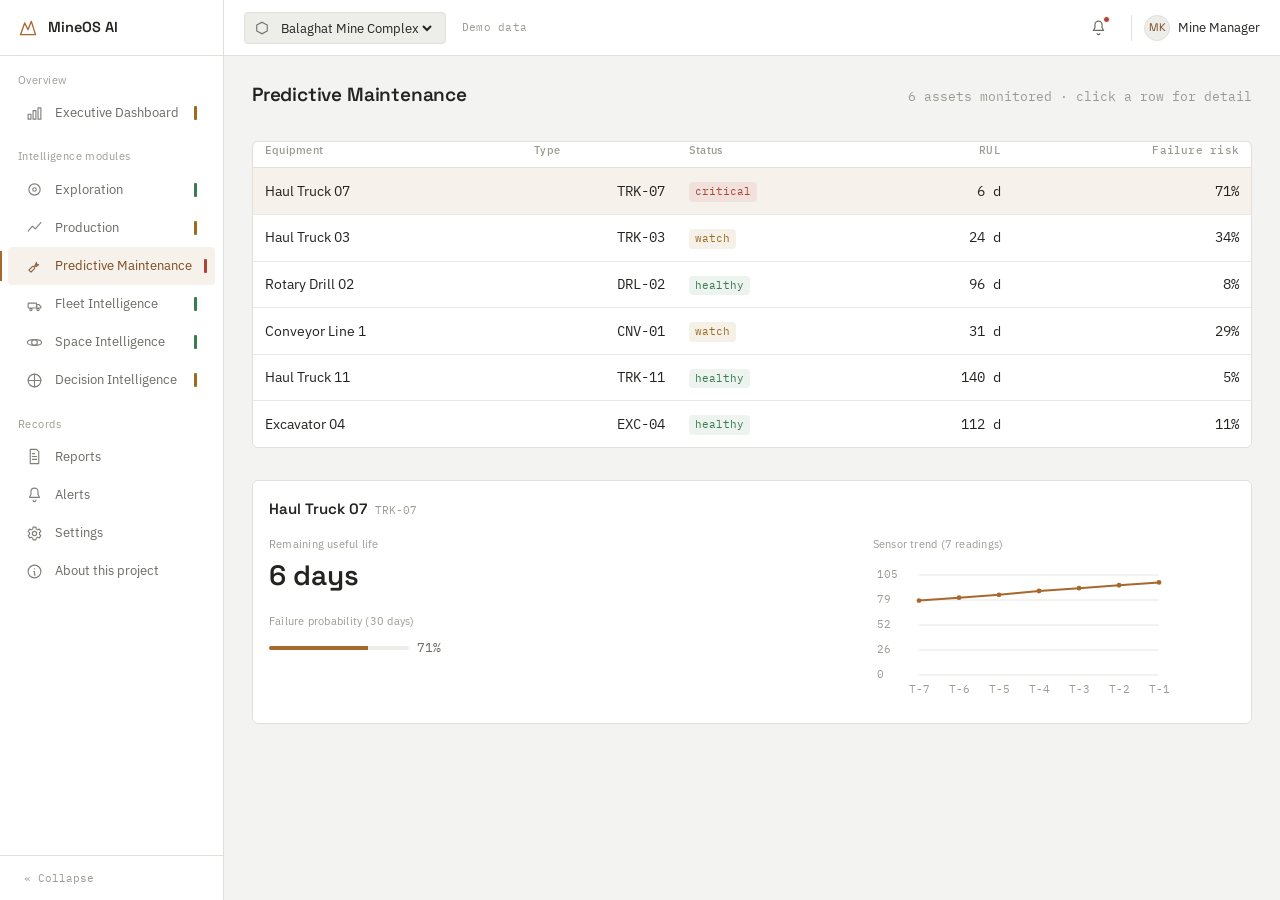
==== maintenance.html @ 304593d7 "Initial commit" ====
<!DOCTYPE html>
<html lang="en">
<head>
<meta charset="UTF-8" />
<meta name="viewport" content="width=device-width, initial-scale=1.0" />
<title>Predictive Maintenance — MineOS AI</title>
<link rel="stylesheet" href="css/base.css" />
<link rel="stylesheet" href="css/layout.css" />
<link rel="stylesheet" href="css/components.css" />
</head>
<body>
<div class="shell">
  <aside class="sidebar" id="app-shell-sidebar"></aside>
  <header class="topbar" id="app-shell-topbar"></header>

  <main class="main">
    <div class="page-header">
      <h1>Predictive Maintenance</h1>
      <div class="page-header__meta">6 assets monitored · click a row for detail</div>
    </div>

    <div class="panel panel--flush">
      <table class="data-table">
        <thead>
          <tr>
            <th>Equipment</th>
            <th>Type</th>
            <th>Status</th>
            <th class="num">RUL</th>
            <th class="num">Failure risk</th>
          </tr>
        </thead>
        <tbody id="equipment-rows"></tbody>
      </table>
    </div>

    <div class="panel" id="detail-panel" style="display:none;">
      <div class="section-title" id="detail-title"></div>
      <div class="grid grid--2col">
        <div>
          <div class="label" style="margin-bottom:var(--space-2);">Remaining useful life</div>
          <div class="metric__value" id="detail-rul" style="margin-bottom:var(--space-5);"></div>
          <div class="label" style="margin-bottom:var(--space-2);">Failure probability (30 days)</div>
          <div class="confidence"><div class="confidence__track" style="width:140px;" id="detail-fail-track"></div><div class="confidence__val" id="detail-fail-val"></div></div>
        </div>
        <div>
          <div class="label" style="margin-bottom:var(--space-2);">Sensor trend (7 readings)</div>
          <canvas id="detail-chart" height="140"></canvas>
        </div>
      </div>
    </div>
  </main>
</div>

<script src="js/data/mock/maintenance.js"></script>
<script src="js/services/api.js"></script>
<script src="js/components/chartPanel.js"></script>
<script src="js/nav.js"></script>
<script src="js/pages/maintenance.js"></script>
</body>
</html>
---- css/base.css ----
/* ==========================================================================
   MineOS AI — base.css

   Design language: a mine site's control room, not a startup landing page.
   Flat surfaces, hairline rule lines, one accent colour used only where it
   means something (action, alert, live status). Hierarchy comes from type
   and spacing first; borders and shadows are the exception, not the default.
   ========================================================================== */

@import url('https://fonts.googleapis.com/css2?family=Space+Grotesk:wght@500;600&family=IBM+Plex+Sans:wght@400;500;600&family=IBM+Plex+Mono:wght@400;500&display=swap');

:root {
  /* --- Color system: bg / surface / text / muted / border / accent --- */
  --bg: #F3F3F1;          /* page background */
  --surface: #FFFFFF;     /* card / panel surface */
  --surface-2: #EDEDEA;   /* recessed / hover surface */
  --border: #E0DFDA;      /* hairline dividers */
  --border-soft: #E9E8E4; /* lighter rule, e.g. between rows inside a panel */
  --border-strong: #C9C8C1;

  --text: #232320;        /* primary text — warm near-black, not pure black */
  --text-muted: #6B6A63;  /* secondary text */
  --text-faint: #9B9A92;  /* tertiary / disabled */

  --accent: #A8672B;      /* the one accent — raw manganese ore, used deliberately */
  --accent-ink: #7A4B1F;  /* accent at text-weight contrast on light surfaces */
  --accent-dim: #D8C2A6;  /* accent border at low emphasis */
  --accent-wash: rgba(168, 103, 43, 0.09);

  --good: #3C7A50;
  --good-wash: rgba(60, 122, 80, 0.09);
  --watch: #9C6C1E;
  --watch-wash: rgba(156, 108, 30, 0.10);
  --critical: #AE4438;
  --critical-wash: rgba(174, 68, 56, 0.09);
  --info: #3D6E8F;
  --info-wash: rgba(61, 110, 143, 0.09);

  /* Shadows are reserved for things that actually float above content:
     the modal overlay, an open dropdown, a tooltip. Not for ordinary cards. */
  --shadow-elevated: 0 6px 20px rgba(30, 28, 22, 0.12), 0 1px 2px rgba(30, 28, 22, 0.06);

  /* --- Type: 5 sizes, 3 weights. Resist adding more. --- */
  --font-display: 'Space Grotesk', 'Arial Narrow', sans-serif;
  --font-body: 'IBM Plex Sans', -apple-system, BlinkMacSystemFont, sans-serif;
  --font-mono: 'IBM Plex Mono', 'Courier New', monospace;

  --text-xs: 11px;    /* micro labels, mono readouts */
  --text-sm: 12.5px;  /* secondary UI text */
  --text-base: 13.5px;/* body default */
  --text-md: 15px;    /* section titles, emphasis */
  --text-lg: 19px;    /* page headings */
  --text-xl: 28px;    /* the one "hero number" size, used sparingly */

  /* --- Spacing scale — used for margins/gaps instead of one-off values --- */
  --space-1: 4px;
  --space-2: 8px;
  --space-3: 12px;
  --space-4: 16px;
  --space-5: 24px;
  --space-6: 32px;
  --space-7: 44px;

  /* --- Layout --- */
  --topbar-h: 56px;
  --sidebar-w: 224px;
  --sidebar-w-collapsed: 60px;
  --radius: 6px;       /* panels, cards — a corner, not a pill */
  --radius-sm: 4px;    /* buttons, inputs, small chips */
  --ease: 160ms ease;
}

* { box-sizing: border-box; }
html { -webkit-text-size-adjust: 100%; }

body {
  margin: 0;
  background: var(--bg);
  color: var(--text);
  font-family: var(--font-body);
  font-size: var(--text-base);
  line-height: 1.55;
  -webkit-font-smoothing: antialiased;
}

h1, h2, h3, h4 {
  font-family: var(--font-display);
  font-weight: 600;
  margin: 0;
  color: var(--text);
  letter-spacing: -0.01em;
}

p { margin: 0 0 0.75em; color: var(--text-muted); max-width: 62ch; }
p:last-child { margin-bottom: 0; }

a { color: inherit; text-decoration: none; }
button { font-family: inherit; cursor: pointer; }
table { border-collapse: collapse; width: 100%; }

::selection { background: var(--accent-wash); color: var(--text); }

:focus-visible {
  outline: 2px solid var(--accent);
  outline-offset: 2px;
}

/* Numeric / instrument-readout text */
.num {
  font-family: var(--font-mono);
  font-variant-numeric: tabular-nums;
}

.label {
  font-size: var(--text-xs);
  color: var(--text-faint);
  letter-spacing: 0.02em;
}

.section-title {
  font-family: var(--font-display);
  font-size: var(--text-md);
  font-weight: 600;
  color: var(--text);
  display: flex;
  align-items: baseline;
  gap: var(--space-2);
  margin-bottom: var(--space-4);
}

.section-title .count {
  font-family: var(--font-mono);
  font-size: var(--text-xs);
  color: var(--text-faint);
  font-weight: 400;
}

.visually-hidden {
  position: absolute;
  width: 1px; height: 1px;
  overflow: hidden;
  clip: rect(0 0 0 0);
}

@media (prefers-reduced-motion: reduce) {
  * { animation-duration: 0.001ms !important; transition-duration: 0.001ms !important; }
}

::-webkit-scrollbar { width: 9px; height: 9px; }
::-webkit-scrollbar-track { background: transparent; }
::-webkit-scrollbar-thumb { background: var(--border-strong); border-radius: 5px; }
::-webkit-scrollbar-thumb:hover { background: var(--text-faint); }
---- css/layout.css ----
/* ==========================================================================
   MineOS AI — layout.css
   Topbar + sidebar shell shared by every authenticated page.
   ========================================================================== */

.shell {
  display: grid;
  grid-template-columns: var(--sidebar-w) 1fr;
  grid-template-rows: var(--topbar-h) 1fr;
  grid-template-areas:
    "sidebar topbar"
    "sidebar main";
  min-height: 100vh;
}

.shell.is-collapsed {
  grid-template-columns: var(--sidebar-w-collapsed) 1fr;
}

/* ---------- Topbar ---------- */
.topbar {
  grid-area: topbar;
  display: flex;
  align-items: center;
  gap: 16px;
  padding: 0 20px;
  background: var(--surface);
  border-bottom: 1px solid var(--border);
  position: sticky;
  top: 0;
  z-index: 20;
}

.topbar__site-select {
  display: flex;
  align-items: center;
  gap: 8px;
  padding: 6px 10px;
  background: var(--surface-2);
  border: 1px solid var(--border);
  border-radius: var(--radius-sm);
  font-size: 12.5px;
  color: var(--text-muted);
}
.topbar__site-select select {
  background: transparent;
  border: none;
  color: var(--text);
  font-family: var(--font-body);
  font-size: 12.5px;
}

.topbar__spacer { flex: 1; }

.topbar__demo-flag {
  font-size: var(--text-xs);
  font-family: var(--font-mono);
  color: var(--text-faint);
  letter-spacing: 0.02em;
}

.topbar__icon-btn {
  position: relative;
  width: 34px; height: 34px;
  display: grid;
  place-items: center;
  background: transparent;
  border: 1px solid transparent;
  border-radius: var(--radius-sm);
  color: var(--text-muted);
  transition: background var(--ease), border-color var(--ease), color var(--ease);
}
.topbar__icon-btn.topbar__menu-btn { display: none; }
.topbar__icon-btn:hover { background: var(--surface-2); border-color: var(--border); color: var(--text); }

.topbar__badge {
  position: absolute;
  top: 4px; right: 4px;
  width: 7px; height: 7px;
  border-radius: 50%;
  background: var(--critical);
  border: 1.5px solid var(--surface);
}

.topbar__user {
  display: flex;
  align-items: center;
  gap: 8px;
  padding-left: 12px;
  border-left: 1px solid var(--border);
  font-size: 12.5px;
}
.topbar__avatar {
  width: 26px; height: 26px;
  border-radius: 50%;
  background: var(--surface-2);
  border: 1px solid var(--border);
  display: grid;
  place-items: center;
  font-family: var(--font-display);
  font-size: 11px;
  color: var(--accent-ink);
}

/* ---------- Sidebar ---------- */
.sidebar {
  grid-area: sidebar;
  background: var(--surface);
  border-right: 1px solid var(--border);
  display: flex;
  flex-direction: column;
  position: sticky;
  top: 0;
  height: 100vh;
  overflow-y: auto;
}

.sidebar__brand {
  height: var(--topbar-h);
  display: flex;
  align-items: center;
  gap: 10px;
  padding: 0 18px;
  border-bottom: 1px solid var(--border);
  flex-shrink: 0;
}
.sidebar__brand-mark {
  width: 20px; height: 20px;
  flex-shrink: 0;
}
.sidebar__brand-name {
  font-family: var(--font-display);
  font-weight: 600;
  font-size: 14.5px;
  color: var(--text);
  white-space: nowrap;
  overflow: hidden;
}
.shell.is-collapsed .sidebar__brand-name,
.shell.is-collapsed .nav-link__label,
.shell.is-collapsed .nav-group__label {
  display: none;
}

.nav-group__label {
  font-size: 10.5px;
  color: var(--text-faint);
  letter-spacing: 0.04em;
  padding: 16px 18px 6px;
}

.nav-link {
  display: flex;
  align-items: center;
  gap: 12px;
  padding: 9px 18px;
  margin: 0 8px;
  border-radius: var(--radius-sm);
  color: var(--text-muted);
  font-size: 13px;
  position: relative;
  white-space: nowrap;
}
.nav-link svg { flex-shrink: 0; width: 17px; height: 17px; opacity: 0.85; }
.nav-link:hover { background: var(--surface-2); color: var(--text); }
.nav-link.is-active {
  background: var(--accent-wash);
  color: var(--accent-ink);
}
.nav-link.is-active::before {
  content: "";
  position: absolute;
  left: -8px; top: 4px; bottom: 4px;
  width: 2px;
  background: var(--accent);
}

/* the "core-sample" status rail: a thin strip of ticks reflecting each
   module's live status colour, unique ambient detail for a mining product */
.nav-link__tick {
  width: 3px; height: 14px;
  border-radius: 1px;
  background: var(--border);
  margin-left: auto;
  flex-shrink: 0;
}
.nav-link__tick[data-status="good"] { background: var(--good); }
.nav-link__tick[data-status="watch"] { background: var(--watch); }
.nav-link__tick[data-status="critical"] { background: var(--critical); }

.sidebar__footer {
  margin-top: auto;
  padding: 14px 18px;
  border-top: 1px solid var(--border);
  font-size: 11px;
  color: var(--text-faint);
  font-family: var(--font-mono);
}

.sidebar__collapse-btn {
  background: none;
  border: none;
  color: var(--text-faint);
  display: flex;
  align-items: center;
  gap: 6px;
  font-size: 11px;
  font-family: var(--font-mono);
}
.sidebar__collapse-btn:hover { color: var(--text); }

/* ---------- Main content ---------- */
.main {
  grid-area: main;
  padding: 24px 28px 60px;
  max-width: 1400px;
}

.page-header {
  display: flex;
  align-items: baseline;
  justify-content: space-between;
  flex-wrap: wrap;
  gap: var(--space-3);
}
.page-header h1 { font-size: var(--text-lg); }
.page-header__meta {
  font-size: var(--text-sm);
  color: var(--text-faint);
  font-family: var(--font-mono);
}

.grid {
  display: grid;
  gap: var(--space-5);
}
.grid--2col { grid-template-columns: 1.6fr 1fr; }

/* Vertical rhythm: consistent spacing between top-level blocks in .main,
   set once here rather than as one-off margin-top styles per page. */
.main > * + * { margin-top: var(--space-6); }

@media (max-width: 1100px) {
  .grid--2col { grid-template-columns: 1fr; }
}

@media (max-width: 860px) {
  .topbar__icon-btn.topbar__menu-btn { display: grid; }
  .shell { grid-template-columns: 1fr; grid-template-areas: "topbar" "main"; }
  .sidebar { position: fixed; left: 0; top: 0; z-index: 30; height: 100vh; transform: translateX(-100%); transition: transform 200ms ease; }
  .sidebar.is-open { transform: translateX(0); }
  .main { padding: 18px 16px 40px; }
}

.sidebar-scrim {
  display: none;
  position: fixed; inset: 0;
  background: rgba(20, 18, 14, 0.35);
  z-index: 25;
}
.sidebar-scrim.is-visible { display: block; }
---- css/components.css ----
/* ==========================================================================
   MineOS AI — components.css
   Borders do most of the separating; shadows are reserved for things that
   truly float (modal, tooltip). Radius is a small corner, not a pill.
   ========================================================================== */

/* ---------- Panel (generic container) ---------- */
.panel {
  background: var(--surface);
  border: 1px solid var(--border);
  border-radius: var(--radius);
  padding: var(--space-4);
}
.panel--flush { padding: 0; overflow: hidden; }

/* ---------- Metrics row (dashboard/report KPIs) ----------
   A single bordered row divided into columns, not four repeated card
   boxes — the same information, one container. */
.metrics-row {
  display: grid;
  grid-template-columns: repeat(4, 1fr);
  background: var(--surface);
  border: 1px solid var(--border);
  border-radius: var(--radius);
}
.metric {
  padding: var(--space-4) var(--space-5);
  border-left: 1px solid var(--border);
}
.metric:first-child { border-left: none; }

.metric__label {
  font-size: var(--text-sm);
  color: var(--text-muted);
  margin-bottom: var(--space-2);
}
.metric__value {
  font-family: var(--font-display);
  font-size: var(--text-xl);
  font-weight: 600;
  color: var(--text);
  line-height: 1;
  display: flex;
  align-items: baseline;
  gap: 4px;
}
.metric__value .unit { font-size: var(--text-md); color: var(--text-faint); font-weight: 500; }

.metric__delta {
  margin-top: var(--space-2);
  font-size: var(--text-sm);
  font-family: var(--font-mono);
  display: flex;
  align-items: center;
  gap: 5px;
  color: var(--text-faint);
}
.metric__delta[data-trend="up"] { color: var(--good); }
.metric__delta[data-trend="down"] { color: var(--critical); }

@media (max-width: 1100px) {
  .metrics-row { grid-template-columns: repeat(2, 1fr); }
  .metric:nth-child(3) { border-left: none; }
}
@media (max-width: 640px) {
  .metrics-row { grid-template-columns: 1fr; }
  .metric { border-left: none; border-top: 1px solid var(--border); }
  .metric:first-child { border-top: none; }
}

/* ---------- Buttons ---------- */
.btn {
  display: inline-flex;
  align-items: center;
  gap: 6px;
  padding: 7px 13px;
  border-radius: var(--radius-sm);
  border: 1px solid var(--border);
  background: var(--surface);
  color: var(--text);
  font-size: var(--text-sm);
  font-weight: 500;
  line-height: 1.2;
  transition: background var(--ease), border-color var(--ease), color var(--ease);
}
.btn:hover { border-color: var(--border-strong); background: var(--surface-2); }
.btn--primary {
  background: var(--accent);
  border-color: var(--accent);
  color: #1C1710;
  font-weight: 600;
}
.btn--primary:hover { background: #B9773A; border-color: #B9773A; }
.btn--ghost { background: transparent; border-color: transparent; color: var(--text-muted); }
.btn--ghost:hover { background: var(--surface-2); color: var(--text); border-color: transparent; }
.btn--danger-outline { border-color: var(--critical); color: var(--critical); background: transparent; }
.btn--danger-outline:hover { background: var(--critical-wash); }
.btn--sm { padding: 5px 10px; font-size: var(--text-xs); }
.btn[disabled] { opacity: 0.45; cursor: not-allowed; }
.btn svg { width: 13px; height: 13px; }

/* ---------- Status tags (not pills) ----------
   A small rectangular tag: colour carries the meaning, shape stays quiet. */
.badge {
  display: inline-flex;
  align-items: center;
  gap: 5px;
  font-size: var(--text-xs);
  font-family: var(--font-mono);
  padding: 1px 6px;
  border-radius: var(--radius-sm);
  line-height: 1.6;
}
.badge--good { color: var(--good); background: var(--good-wash); }
.badge--watch { color: var(--watch); background: var(--watch-wash); }
.badge--critical { color: var(--critical); background: var(--critical-wash); }
.badge--info { color: var(--info); background: var(--info-wash); }
.badge--neutral { color: var(--text-faint); background: var(--surface-2); }

/* ---------- Table ---------- */
.data-table th {
  text-align: left;
  font-size: var(--text-xs);
  color: var(--text-faint);
  font-weight: 500;
  letter-spacing: 0.02em;
  padding: 0 var(--space-3) var(--space-2);
  border-bottom: 1px solid var(--border);
}
.data-table td {
  padding: var(--space-3);
  border-bottom: 1px solid var(--border-soft);
  font-size: var(--text-base);
  color: var(--text);
}
.data-table tbody tr { cursor: default; transition: background var(--ease); }
.data-table tbody tr.is-clickable { cursor: pointer; }
.data-table tr:last-child td { border-bottom: none; }
.data-table tr:hover td { background: var(--surface-2); }
.data-table tr.is-selected td { background: var(--accent-wash); }
.data-table td.num, .data-table th.num { text-align: right; font-family: var(--font-mono); }
.data-table th.is-sortable { cursor: pointer; user-select: none; }
.data-table th.is-sortable:hover { color: var(--text-muted); }

/* ---------- Confidence meter ---------- */
.confidence {
  display: flex;
  align-items: center;
  gap: 8px;
}
.confidence__track {
  width: 56px; height: 4px;
  background: var(--surface-2);
  border-radius: 2px;
  overflow: hidden;
}
.confidence__fill { height: 100%; background: var(--accent); }
.confidence__val { font-family: var(--font-mono); font-size: var(--text-sm); color: var(--text-muted); }

/* ---------- Recommendation list ----------
   A divided list, not a grid of identical cards — each item is a row with
   its own weight (confidence, status) rather than a repeated box. */
.rec-list { display: flex; flex-direction: column; }
.rec-item {
  padding: var(--space-4) 0;
  border-bottom: 1px solid var(--border-soft);
}
.rec-list .rec-item:last-child { border-bottom: none; }
.rec-item__top {
  display: flex;
  justify-content: space-between;
  align-items: flex-start;
  gap: var(--space-4);
}
.rec-item__module {
  font-size: var(--text-xs);
  font-family: var(--font-mono);
  color: var(--text-faint);
  letter-spacing: 0.02em;
}
.rec-item__title {
  font-family: var(--font-display);
  font-size: var(--text-md);
  font-weight: 600;
  margin-top: 3px;
}
.rec-item__why {
  font-size: var(--text-sm);
  color: var(--text-muted);
  margin-top: var(--space-2);
  max-width: 68ch;
}
.rec-item__actions { display: flex; gap: var(--space-2); margin-top: var(--space-3); }
.rec-item.is-accepted { opacity: 0.5; }
.rec-item.is-rejected { opacity: 0.4; }
.rec-item__status-note { font-size: var(--text-xs); font-family: var(--font-mono); color: var(--text-faint); margin-top: var(--space-3); }

/* ---------- Loading skeleton ---------- */
.skeleton {
  background: linear-gradient(90deg, var(--surface-2) 25%, #F8F7F4 37%, var(--surface-2) 63%);
  background-size: 400% 100%;
  animation: skeleton-wave 1.5s ease infinite;
  border-radius: var(--radius-sm);
}
@keyframes skeleton-wave { 0% { background-position: 100% 50%; } 100% { background-position: 0 50%; } }
@media (prefers-reduced-motion: reduce) { .skeleton { animation: none; background: var(--surface-2); } }

/* ---------- Modal (a genuinely elevated surface — shadow earns its keep) ---------- */
.modal-overlay {
  position: fixed; inset: 0;
  background: rgba(20, 18, 14, 0.45);
  display: none;
  align-items: center;
  justify-content: center;
  z-index: 100;
}
.modal-overlay.is-open { display: flex; }
.modal {
  width: 420px;
  max-width: calc(100vw - 32px);
  background: var(--surface);
  border: 1px solid var(--border);
  border-radius: var(--radius);
  padding: var(--space-5);
  box-shadow: var(--shadow-elevated);
}
.modal__header { display: flex; justify-content: space-between; align-items: center; margin-bottom: var(--space-3); }
.modal__close { background: none; border: none; color: var(--text-faint); font-size: 18px; line-height: 1; }
.modal__footer { display: flex; justify-content: flex-end; gap: var(--space-2); margin-top: var(--space-4); }

/* ---------- Map panel (SVG schematic, no external tiles required) ---------- */
.map-panel { position: relative; background: #EAEAE6; border-radius: var(--radius); overflow: hidden; }
.map-panel svg { width: 100%; height: 100%; display: block; }
.map-panel__layers {
  position: absolute; top: var(--space-3); left: var(--space-3);
  background: var(--surface);
  border: 1px solid var(--border);
  border-radius: var(--radius-sm);
  padding: var(--space-2) var(--space-3);
  font-size: var(--text-sm);
  display: flex; flex-direction: column; gap: 6px;
}
.map-panel__layers label { display: flex; align-items: center; gap: 7px; color: var(--text-muted); }
.map-panel__layers--inline { position: static; margin: var(--space-3) var(--space-3) 0; }
.map-panel__zone { cursor: pointer; transition: opacity 150ms ease; }
.map-panel__zone:hover { opacity: 0.8; }
.map-panel__tooltip {
  position: absolute;
  background: var(--text);
  color: var(--surface);
  border-radius: var(--radius-sm);
  padding: 5px 9px;
  font-size: var(--text-sm);
  pointer-events: none;
  display: none;
  z-index: 5;
  white-space: nowrap;
}

/* ---------- Chart panel (lightweight canvas line/bar) ---------- */
.chart-panel { position: relative; }
.chart-panel canvas { width: 100%; display: block; }
.chart-legend { display: flex; gap: var(--space-4); margin-top: var(--space-3); font-size: var(--text-sm); color: var(--text-muted); }
.chart-legend__item { display: flex; align-items: center; gap: 6px; }
.chart-legend__swatch { width: 10px; height: 2px; }

/* ---------- Forms ---------- */
.field { display: flex; flex-direction: column; gap: 6px; margin-bottom: var(--space-4); }
.field label { font-size: var(--text-sm); color: var(--text-muted); }
.field input[type="text"], .field input[type="email"], .field input[type="password"], .field select {
  background: var(--surface);
  border: 1px solid var(--border);
  border-radius: var(--radius-sm);
  padding: 8px 10px;
  color: var(--text);
  font-size: var(--text-base);
  font-family: var(--font-body);
  transition: border-color var(--ease);
}
.field input:focus, .field select:focus { border-color: var(--accent); }
.field--range { display: flex; flex-direction: column; gap: 6px; }
.field--range .field__value { font-family: var(--font-mono); font-size: var(--text-sm); color: var(--accent-ink); }
input[type="range"] { accent-color: var(--accent); width: 100%; }

/* Standalone select control (toolbar filters, not inside a labeled .field) */
.select {
  background: var(--surface);
  border: 1px solid var(--border);
  border-radius: var(--radius-sm);
  padding: 7px 10px;
  color: var(--text);
  font-size: var(--text-sm);
  font-family: var(--font-body);
}
.select:focus { border-color: var(--accent); }

.toolbar { display: flex; gap: var(--space-2); align-items: center; }
.toolbar--wrap { flex-wrap: wrap; margin-bottom: var(--space-4); }
.ml-auto { margin-left: auto; }
.btn--block { width: 100%; justify-content: center; }

/* ---------- Tabs ---------- */
.tabs { display: flex; gap: 4px; border-bottom: 1px solid var(--border); margin-bottom: var(--space-4); }
.tab {
  padding: var(--space-2) 2px; margin-right: var(--space-5);
  font-size: var(--text-base); color: var(--text-muted);
  border-bottom: 2px solid transparent;
  background: none; border-top: none; border-left: none; border-right: none;
  transition: color var(--ease), border-color var(--ease);
}
.tab:hover { color: var(--text); }
.tab.is-active { color: var(--text); border-bottom-color: var(--accent); }
.tabs--inline { border-bottom: none; margin-bottom: 0; }

/* ---------- Empty state ---------- */
.empty-state { padding: var(--space-7) var(--space-4); text-align: center; color: var(--text-faint); }
.empty-state h3 { color: var(--text-muted); font-size: var(--text-base); margin-bottom: 6px; }

/* ---------- Alert / banner ---------- */
.banner {
  display: flex; align-items: center; gap: var(--space-3);
  padding: var(--space-3) var(--space-4); border-radius: var(--radius-sm);
  font-size: var(--text-base); margin-bottom: var(--space-4);
  border: 1px solid var(--critical);
  background: var(--critical-wash);
  color: var(--text);
}
.banner--watch { border-color: var(--watch); background: var(--watch-wash); }
.banner--info { border-color: var(--info); background: var(--info-wash); }

/* ---------- Alerts ticker (dashboard) ---------- */
.ticker-row {
  display: flex; align-items: center; gap: var(--space-3);
  padding: var(--space-3) 0; border-bottom: 1px solid var(--border-soft);
  font-size: var(--text-base);
}
.ticker-row:last-child { border-bottom: none; }
.ticker-row__time { font-family: var(--font-mono); font-size: var(--text-xs); color: var(--text-faint); width: 50px; flex-shrink: 0; }

/* ---------- Connection row (settings) ---------- */
.conn-row { display: flex; align-items: center; justify-content: space-between; padding: var(--space-4) 0; border-bottom: 1px solid var(--border-soft); }
.conn-row:last-child { border-bottom: none; }
.conn-row__name { font-size: var(--text-base); }
.conn-row__meta { font-size: var(--text-xs); color: var(--text-faint); margin-top: 2px; }
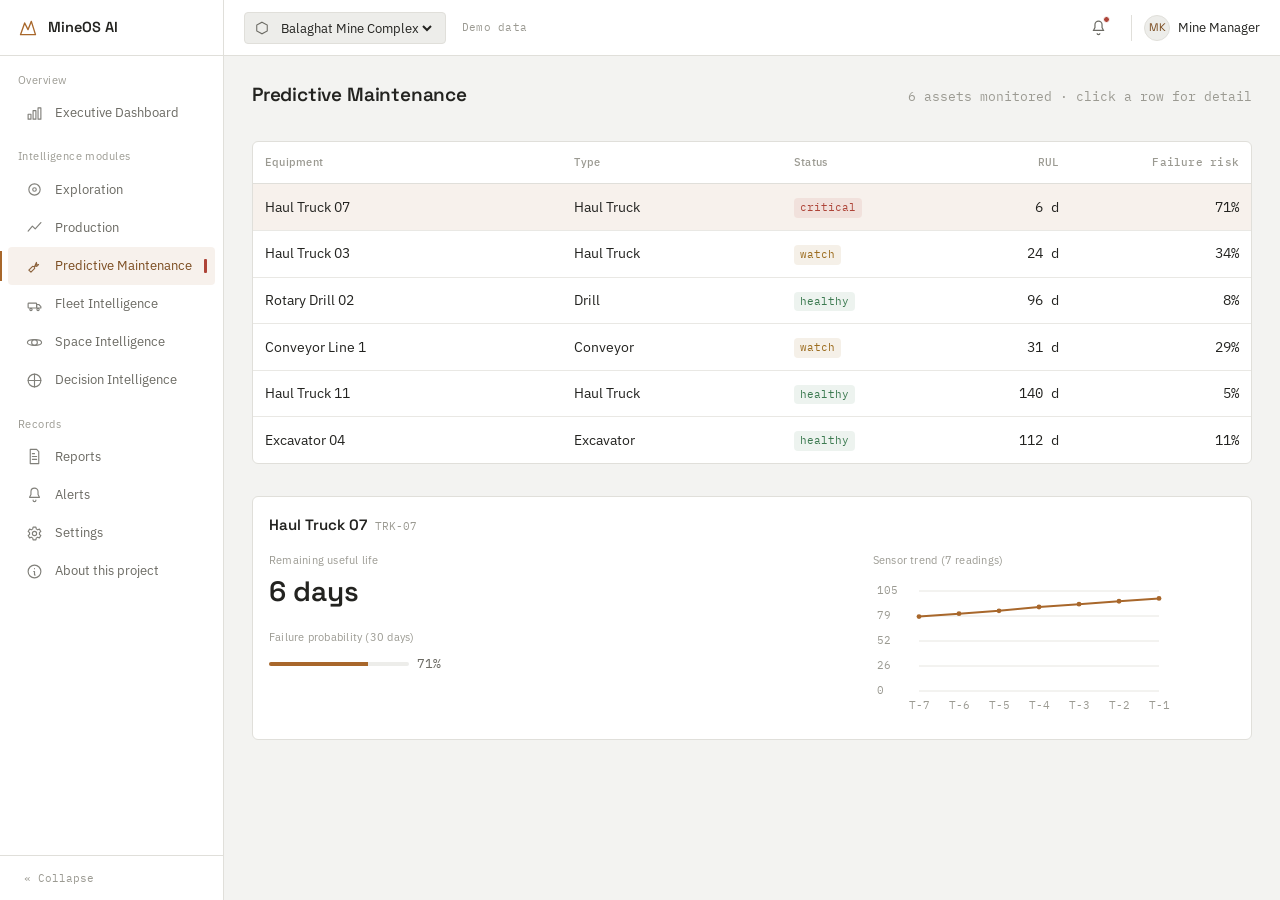
==== commit 21080f63: "Additions based on backend members request" ====
--- a/maintenance.html
+++ b/maintenance.html
@@ -7,6 +7,7 @@
 <link rel="stylesheet" href="css/base.css" />
 <link rel="stylesheet" href="css/layout.css" />
 <link rel="stylesheet" href="css/components.css" />
+<link rel="stylesheet" href="css/pages/maintenance.css" />
 </head>
 <body>
 <div class="shell">
@@ -20,7 +21,7 @@
     </div>
 
     <div class="panel panel--flush">
-      <table class="data-table">
+      <table class="data-table maintenance-table">
         <thead>
           <tr>
             <th>Equipment</th>
--- a/css/pages/maintenance.css
+++ b/css/pages/maintenance.css
@@ -0,0 +1,29 @@
+.maintenance-table {
+  table-layout: fixed;
+}
+
+.maintenance-table th,
+.maintenance-table td {
+  vertical-align: middle;
+}
+
+.maintenance-table th {
+  padding-top: var(--space-3);
+  padding-bottom: var(--space-3);
+  white-space: nowrap;
+}
+
+.maintenance-table th:nth-child(1),
+.maintenance-table td:nth-child(1) { width: 31%; }
+.maintenance-table th:nth-child(2),
+.maintenance-table td:nth-child(2) { width: 22%; }
+.maintenance-table th:nth-child(3),
+.maintenance-table td:nth-child(3) { width: 17%; }
+.maintenance-table th:nth-child(4),
+.maintenance-table td:nth-child(4) { width: 12%; }
+.maintenance-table th:nth-child(5),
+.maintenance-table td:nth-child(5) { width: 18%; }
+
+@media (max-width: 640px) {
+  .maintenance-table { min-width: 620px; }
+}
